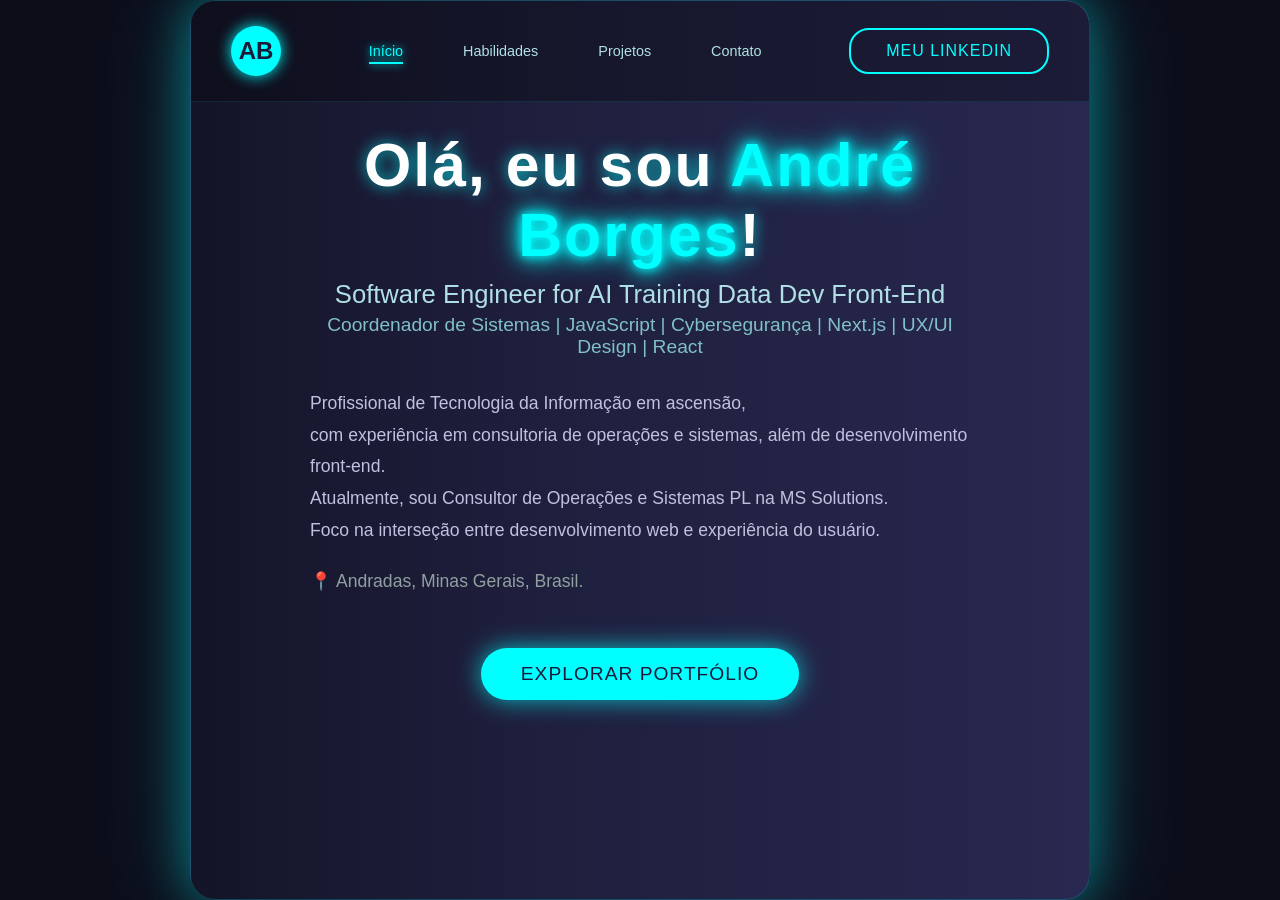
==== index.html @ 9a705396 "primeiro commit" ====
<!DOCTYPE html>
<html lang="en">
	<head>
		<meta charset="UTF-8" />
		<meta name="viewport" content="width=device-width, initial-scale=1.0" />
		<title>André Borges - Portfólio Futurista</title>
		<link rel="stylesheet" href="style.css" />
		<script src="script.js" defer></script>
	</head>
	<body>
		<main>
			<nav>
				<div class="logo-placeholder">AB</div>
				<div class="menu-text">
					<p data-section="home" class="nav-link active">Início</p>
					<p data-section="skills" class="nav-link">Habilidades</p>
					<p data-section="projects" class="nav-link">Projetos</p>
					<p data-section="contact" class="nav-link">Contato</p>
				</div>
				<button onclick="window.open('https://www.linkedin.com/in/andré-de-lima-miranda-borges', '_blank')">Meu LinkedIn</button>
			</nav>

			<div class="section home-section active-section">
				<div class="home-content">
					<h2 class="welcome-title">Olá, eu sou <span class="neon-name">André Borges</span>!</h2>
					<p class="role-text">Software Engineer for AI Training Data Dev Front-End</p>
					<p class="role-text-2">Coordenador de Sistemas | JavaScript | Cybersegurança | Next.js | UX/UI Design | React</p>
					<div class="home-summary">
						<p class="summary-line">Profissional de Tecnologia da Informação em ascensão,</p>
						<p class="summary-line">com experiência em consultoria de operações e sistemas, além de desenvolvimento front-end.</p>
						<p class="summary-line">Atualmente, sou Consultor de Operações e Sistemas PL na MS Solutions.</p>
						<p class="summary-line">Foco na interseção entre desenvolvimento web e experiência do usuário.</p>
						<p class="location-text">📍 Andradas, Minas Gerais, Brasil.</p>
					</div>
					<button class="explore-button" data-target-section="skills">Explorar Portfólio</button>
				</div>
			</div>

			<div class="section skills-section">
				<div class="content">
					<div class="info-text">
						<h1 id="main-title">Desenvolvimento Web (Front-end)</h1>
						<p class="info-description">
							Experiência na construção de interfaces de usuário dinâmicas e responsivas utilizando HTML, CSS, JavaScript e frameworks modernos como React e Vue.js. Foco na usabilidade e experiência do usuário.
						</p>
					</div>
					<div class="thumbnails">
						<div class="item-wrapper activePhoto">
							<img src="./images/tech1.png" alt="Tecnologia Front-end" class="static-item" />
						</div>
						<div class="item-wrapper">
							<img src="./images/tech2.png" alt="Tecnologia Back-end" class="static-item" />
						</div>
						<div class="item-wrapper">
							<img src="./images/tech3.png" alt="Tecnologia Cloud" class="static-item" />
						</div>
						<div class="item-wrapper">
							<img src="./images/tech4.png" alt="Tecnologia Gestão de Projetos" class="static-item" />
						</div>
					</div>
				</div>
				<div class="main-wheel">
					<img src="./images/tech1_large.png" alt="Tecnologia Front-end Grande" class="dynamic-item-1" />
					<img src="./images/tech2_large.png" alt="Tecnologia Back-end Grande" class="dynamic-item-2" />
					<img src="./images/tech3_large.png" alt="Tecnologia Cloud Grande" class="dynamic-item-3" />
					<img src="./images/tech4_large.png" alt="Tecnologia Gestão de Projetos Grande" class="dynamic-item-4" />
				</div>
				<div class="background-wheel">
					<img src="./images/bg_element1.png" alt="Elemento Fundo 1" class="dynamic-bg-1" />
					<img src="./images/bg_element2.png" alt="Elemento Fundo 2" class="dynamic-bg-2" />
					<img src="./images/bg_element3.png" alt="Elemento Fundo 3" class="dynamic-bg-3" />
					<img src="./images/bg_element4.png" alt="Elemento Fundo 4" class="dynamic-bg-4" />
				</div>
			</div>

			<div class="section projects-section">
				<div class="projects-content">
					<h2 class="section-title">Meus Projetos</h2>
					<p class="section-subtitle">Uma amostra do meu trabalho e paixão por construir.</p>
					<div class="project-grid">
						<div class="project-card" data-project-id="1">
							<img src="images\redeprivada.png" alt="Projeto 1 Thumbnail" class="project-thumbnail">
							<h3 class="project-card-title">Site de Tecnologia (Atual)</h3>
							<div class="project-details">
								<p>Atualmente envolvido no desenvolvimento de um site de tecnologia, aplicando práticas modernas de front-end para criar interfaces responsivas e intuitivas.</p>
								<p>Tecnologias: Next.js, React, JavaScript, HTML, CSS.</p>
								<div class="project-links">
									<a href="https://github.com/andredelimamborges" target="_blank" class="project-link">Ver GitHub</a>
									<a href="https://www.areadoclientems.com.br" target="_blank" class="project-link">Ver Demo</a>
								</div>
							</div>
						</div>
						<div class="project-card" data-project-id="2">
							<img src="images\redeprivada.png" alt="Projeto 2 Thumbnail" class="project-thumbnail">
							<h3 class="project-card-title">Consultoria de Operações MS Solutions</h3>
							<div class="project-details">
								<p>Gestão de integrações com parceiros e fornecedores, aprimorando a experiência dos usuários da plataforma. Autonomia para tomar decisões técnicas e garantir a qualidade do sistema.</p>
								<p>Tecnologias: Sistemas de Gestão, Análise de Dados, Automação.</p>
								<div class="project-links">
									<a href="https://www.linkedin.com/in/andré-de-lima-miranda-borges" target="_blank" class="project-link">Saber Mais (LinkedIn)</a>
								</div>
							</div>
						</div>
						<div class="project-card" data-project-id="3">
							<img src="images\redeprivada.png" alt="Projeto 3 Thumbnail" class="project-thumbnail">
							<h3 class="project-card-title">Engenharia de Prompts para IA Generativa</h3>
							<div class="project-details">
								<p>Especializado em engenharia de prompts para sistemas de inteligência artificial generativa, atuando na criação e refinamento de instruções para otimizar o desempenho de modelos como o ChatGPT.</p>
								<p>Tecnologias: IA Prompting, ChatGPT, AWS com Claude.</p>
								<div class="project-links">
									<a href="https://www.linkedin.com/in/andré-de-lima-miranda-borges" target="_blank" class="project-link">Saber Mais (LinkedIn)</a>
								</div>
							</div>
						</div>
					</div>
				</div>
			</div>

			<div class="section contact-section">
				<div class="contact-content">
					<h2 class="section-title">Vamos Conectar!</h2>
					<p class="section-subtitle">Entre em contato para oportunidades ou bate-papo sobre tecnologia.</p>
					<div class="contact-grid">
						<div class="contact-node">
							<img src="./images/linkedin_icon.png" alt="LinkedIn" class="contact-icon">
							<p class="node-label">LinkedIn</p>
							<a href="https://www.linkedin.com/in/andré-de-lima-miranda-borges" target="_blank" class="node-link">/andré-de-lima-miranda-borges</a>
						</div>
						<div class="contact-node">
							<img src="./images/whatsapp_icon.png" alt="WhatsApp" class="contact-icon">
							<p class="node-label">WhatsApp</p>
							<a href="https://wa.me/5535998816777" target="_blank" class="node-link">+55 35 99881-6777</a>
						</div>
						<div class="contact-node">
							<img src="./images/email_icon.png" alt="Email" class="contact-icon">
							<p class="node-label">Email</p>
							<a href="mailto:andre.borges@sou.unifeob.edu.br" class="node-link">andre.borges@sou.unifeob.edu.br</a>
						</div>
						<div class="contact-node">
							<img src="./images/github_icon.png" alt="GitHub" class="contact-icon">
							<p class="node-label">GitHub</p>
							<a href="https://github.com/SeuUsuarioGitHub" target="_blank" class="node-link">Meu GitHub</a>
						</div>
					</div>
					<div class="contact-form">
						<h3>Envie uma Mensagem Rápida</h3>
						<input type="text" placeholder="Seu Nome" class="form-input">
						<input type="email" placeholder="Seu Email" class="form-input">
						<textarea placeholder="Sua Mensagem" class="form-textarea"></textarea>
						<button class="submit-button">Enviar</button>
					</div>
				</div>
			</div>
		</main>
	</body>
</html>
---- style.css ----
* {
    padding: 0;
    margin: 0;
    box-sizing: border-box;
    font-family: 'Segoe UI', Tahoma, Geneva, Verdana, sans-serif;
}

body {
    width: 100%;
    min-height: 100vh;
    display: flex;
    justify-content: center;
    align-items: center;
    background-color: #0d0d1a;
    color: #e0e0ff;
}

main {
    position: relative;
    display: flex;
    justify-content: space-between;
    flex-direction: column;
    width: 100%;
    height: 100%;
    min-height: 100vh;
    border-radius: 0;
    overflow: hidden;
    box-shadow: none;
    background: linear-gradient(90deg, rgba(20,20,40,1) 0%, rgba(30,30,60,1) 35%, rgba(40,40,80,1) 100%);
    border: none;
}

nav {
    display: flex;
    justify-content: space-between;
    padding: 15px 20px;
    align-items: center;
    z-index: 10;
    background-color: rgba(0, 0, 0, 0.3);
    border-bottom: 1px solid rgba(0, 255, 255, 0.1);
    flex-wrap: wrap;
}

.logo-placeholder {
    width: 40px;
    height: 40px;
    background-color: #00ffff;
    border-radius: 50%;
    display: flex;
    justify-content: center;
    align-items: center;
    font-weight: bold;
    font-size: 20px;
    color: #1a1a3a;
    box-shadow: 0 0 15px #00ffff;
}

.menu-text {
    display: flex;
    gap: 15px;
    font-weight: 500;
    color: #b0e0e6;
    flex-wrap: wrap;
    justify-content: center;
    margin: 5px 0;
}

.menu-text p {
    cursor: pointer;
    transition: color 0.3s, text-shadow 0.3s;
    position: relative;
    font-size: 0.9em;
}

.menu-text p:hover {
    color: #00ffff;
    text-shadow: 0 0 8px #00ffff;
}

.menu-text p.active {
    color: #00ffff;
    text-shadow: 0 0 8px #00ffff;
}
.menu-text p.active::after {
    content: '';
    position: absolute;
    bottom: -5px;
    left: 0;
    width: 100%;
    height: 2px;
    background-color: #00ffff;
    box-shadow: 0 0 8px #00ffff;
}

button {
    font-size: 0.9em;
    padding: 10px 25px;
    border-radius: 20px;
    background-color: transparent;
    border: 2px solid #00ffff;
    color: #00ffff;
    cursor: pointer;
    transition: background-color 0.3s, color 0.3s, box-shadow 0.3s;
    text-transform: uppercase;
    letter-spacing: 1px;
}

button:hover {
    background-color: #00ffff;
    color: #1a1a3a;
    box-shadow: 0 0 20px #00ffff;
}

/* Base para todas as seções */
.section {
    width: 100%;
    height: calc(100% - var(--nav-height, 70px));
    position: absolute;
    top: var(--nav-height, 70px);
    left: 0;
    display: flex;
    justify-content: center;
    align-items: center;
    opacity: 0;
    visibility: hidden;
    pointer-events: none;
    transition: opacity 0.8s ease-in-out, visibility 0.8s ease-in-out;
    padding-top: 20px;
    padding-bottom: 20px;
    overflow-y: auto;
    flex-direction: column;
}

.section.active-section {
    opacity: 1;
    visibility: visible;
    pointer-events: all;
}

/* Variáveis CSS para a altura da nav (ajustado em JS também) */
:root {
    --nav-height: 70px;
}

/* Seção Home */
.home-section {
    padding: 20px;
    text-align: center;
    justify-content: center;
}

.home-content {
    max-width: 700px;
    margin-bottom: 50px;
    padding: 0 20px;
}

.welcome-title {
    font-size: 2.8em;
    color: #fff;
    text-shadow: 0 0 15px rgba(0, 255, 255, 0.7);
    margin-bottom: 10px;
    letter-spacing: 1px;
    animation: fadeInScale 1.5s forwards;
}

.welcome-title .neon-name {
    color: #00ffff;
    text-shadow: 0 0 10px #00ffff, 0 0 20px #00ffff, 0 0 30px #00ffff;
}

.role-text {
    font-size: 1.3em;
    color: #b0e0e6;
    margin-bottom: 5px;
    opacity: 0;
    animation: fadeIn 1.2s 0.5s forwards;
}
.role-text-2 {
    font-size: 1em;
    color: #80c0c6;
    margin-bottom: 30px;
    opacity: 0;
    animation: fadeIn 1.2s 0.8s forwards;
}

.home-summary {
    margin-top: 30px;
    text-align: left;
    font-size: 0.95em;
    color: #c0c0e0;
    line-height: 1.8;
}

.summary-line {
    opacity: 0;
    animation: fadeIn 1.2s forwards;
}

.summary-line:nth-child(1) { animation-delay: 1.2s; }
.summary-line:nth-child(2) { animation-delay: 1.5s; }
.summary-line:nth-child(3) { animation-delay: 1.8s; }
.summary-line:nth-child(4) { animation-delay: 2.1s; }


.location-text {
    font-size: 1em;
    color: #90a0a0;
    margin-top: 20px;
    opacity: 0;
    animation: fadeIn 1.2s 2.4s forwards;
}

.explore-button {
    margin-top: 50px;
    padding: 12px 30px;
    font-size: 1em;
    border-radius: 30px;
    background-color: #00ffff;
    color: #1a1a3a;
    border: none;
    box-shadow: 0 0 25px rgba(0, 255, 255, 0.7);
    cursor: pointer;
    transition: transform 0.3s, box-shadow 0.3s;
    opacity: 0;
    animation: fadeInScale 1.2s 2.8s forwards;
}

.explore-button:hover {
    transform: translateY(-3px) scale(1.02);
    box-shadow: 0 0 35px rgba(0, 255, 255, 0.9);
}

/* Seção Habilidades (Antigo Content) */
.skills-section .content {
    display: flex;
    flex-direction: column;
    width: 90%;
    gap: 40px;
    margin: 20px auto;
    align-items: center;
    padding: 0;
    position: relative;
    z-index: 5;
    max-width: unset;
}

.skills-section .info-text {
    z-index: 5;
    padding: 0 20px;
}

.skills-section h1 {
    text-align: center;
    color: #00ffff;
    text-shadow: 0 0 10px #00ffff, 0 0 20px #00ffff;
    font-size: 2.2em;
    letter-spacing: 1px;
}
.skills-section .info-description {
    text-align: center;
    margin-top: 20px;
    color: #c0c0e0;
    line-height: 1.5;
    max-width: 95%;
    margin-left: auto;
    margin-right: auto;
    font-size: 1em;
}

.item-wrapper {
    width: 80px;
    height: 100px;
    padding-bottom: 10px;
    z-index: 5;
    border-radius: 10px;
    display: flex;
    justify-content: center;
    align-items: center;
    transition: transform 0.3s, box-shadow 0.3s;
}

.static-item {
    width: 70%;
    height: 70%;
    object-fit: contain;
    cursor: pointer;
    opacity: 0.7;
    transition: opacity 0.3s;
}

.item-wrapper:hover .static-item {
    opacity: 1;
}

.thumbnails {
    display: flex;
    flex-wrap: wrap;
    justify-content: center;
    margin-left: 0;
    gap: 15px;
}

.activePhoto {
    border-bottom: 3px solid #00ffff;
    box-shadow: 0 0 15px rgba(0, 255, 255, 0.6);
    transform: translateY(-5px);
}
.activePhoto .static-item {
    opacity: 1;
}

/* Rodas de animação (pertencem à seção de Habilidades) */
.skills-section .main-wheel,
.skills-section .background-wheel {
    position: absolute;
    border-radius: 50%;
    transition: transform 1s cubic-bezier(0.25, 0.46, 0.45, 0.94);
}

.skills-section .main-wheel {
    width: 300px;
    height: 300px;
    right: -150px;
    bottom: -150px;
    transform: rotate(-45deg);
    z-index: 2;
}

.skills-section .main-wheel img {
    width: 180px;
    object-fit: contain;
    position: absolute; /* Adicionado */
    transform-origin: center center; /* Adicionado */
}

.dynamic-item-1 { top: -180px; right: 40px; }
.dynamic-item-2 { transform: rotate(90deg); right: -150px; top: 0px; }
.dynamic-item-3 { transform: rotate(180deg); bottom: -180px; right: 35px; }
.dynamic-item-4 { transform: rotate(-90deg); top: 0px; left: -150px; }


.skills-section .background-wheel {
    width: 450px;
    height: 450px;
    top: -350px;
    left: -280px;
    transform: rotate(-45deg);
    transition: transform 1s cubic-bezier(0.25, 0.46, 0.45, 0.94);
    z-index: 0;

}

.skills-section .background-wheel img {
    width: 400px;
    opacity: 0.15;
    filter: grayscale(100%) brightness(150%);
    position: absolute; /* Adicionado */
    transform-origin: center center; /* Adicionado */
}

.dynamic-bg-1 { bottom: -280px; left: 0px; }
.dynamic-bg-2 { transform: rotate(90deg); bottom: 180px; left: -300px; }
.dynamic-bg-3 { transform: rotate(180deg); top: -200px; left: 40px; }
.dynamic-bg-4 { transform: rotate(-90deg); bottom: 100px; right: -300px; }


/* Seção Projetos */
.projects-section {
    padding: 20px;
    background: linear-gradient(90deg, rgba(20,20,50,1) 0%, rgba(40,40,80,1) 100%);
}

.projects-content {
    width: 100%;
    max-width: 800px;
    text-align: center;
}

.section-title {
    font-size: 2.2em;
    color: #00ffff;
    text-shadow: 0 0 10px #00ffff;
    margin-bottom: 10px;
}

.section-subtitle {
    font-size: 1em;
    color: #c0c0e0;
    margin-bottom: 30px;
}

.project-grid {
    display: grid;
    grid-template-columns: 1fr;
    gap: 20px;
    justify-content: center;
    align-items: stretch;
    max-width: 350px;
    margin: 0 auto;
}

.project-card {
    background-color: rgba(30, 30, 60, 0.7);
    border-radius: 15px;
    overflow: hidden;
    box-shadow: 0 0 20px rgba(0, 255, 255, 0.2);
    border: 1px solid rgba(0, 255, 255, 0.1);
    transition: transform 0.3s, box-shadow 0.3s;
    cursor: pointer;
    display: flex;
    flex-direction: column;
    align-items: center;
    padding-bottom: 15px;
}

.project-card:hover {
    transform: translateY(-5px) scale(1.02);
    box-shadow: 0 0 30px rgba(0, 255, 255, 0.5);
}

.project-thumbnail {
    width: 100%;
    height: 120px;
    object-fit: cover;
    border-bottom: 1px solid rgba(0, 255, 255, 0.1);
    border-top-left-radius: 15px;
    border-top-right-radius: 15px;
}

.project-card-title {
    font-size: 1.2em;
    color: #00ffff;
    margin: 15px 10px 10px;
    text-align: center;
}

.project-details {
    padding: 0 15px;
    font-size: 0.85em;
    color: #c0c0e0;
    text-align: left;
    flex-grow: 1;
}

.project-details p {
    margin-bottom: 10px;
}

.project-links {
    margin-top: 15px;
    display: flex;
    gap: 10px;
    justify-content: center;
}

.project-link {
    display: inline-block;
    padding: 8px 15px;
    background-color: rgba(0, 255, 255, 0.2);
    border: 1px solid #00ffff;
    border-radius: 8px;
    color: #00ffff;
    text-decoration: none;
    font-size: 0.9em;
    transition: background-color 0.3s, color 0.3s;
}

.project-link:hover {
    background-color: #00ffff;
    color: #1a1a3a;
}

/* Seção Contato */
.contact-section {
    padding: 20px;
    background: linear-gradient(90deg, rgba(15,15,40,1) 0%, rgba(35,35,70,1) 100%);
}

.contact-content {
    width: 100%;
    max-width: 600px;
    text-align: center;
}

.contact-grid {
    display: flex;
    flex-direction: column;
    justify-content: space-around;
    align-items: center;
    gap: 20px;
    margin-top: 30px;
    margin-bottom: 40px;
    max-width: 300px;
    margin-left: auto;
    margin-right: auto;
}

.contact-node {
    display: flex;
    flex-direction: column;
    align-items: center;
    background-color: rgba(30, 30, 70, 0.7);
    border-radius: 15px;
    padding: 20px;
    width: 100%;
    box-shadow: 0 0 20px rgba(130, 0, 255, 0.3);
    border: 1px solid rgba(130, 0, 255, 0.2);
    transition: transform 0.3s, box-shadow 0.3s;
    cursor: pointer;
}

.contact-node:hover {
    transform: translateY(-8px) scale(1.05);
    box-shadow: 0 0 35px rgba(130, 0, 255, 0.7);
}

.contact-icon {
    width: 50px;
    height: 50px;
    object-fit: contain;
    margin-bottom: 10px;
    filter: drop-shadow(0 0 10px rgba(130, 0, 255, 0.8));
}

.node-label {
    font-size: 1.1em;
    color: #e0b0ff;
    margin-bottom: 5px;
    font-weight: bold;
}

.node-link, .node-info {
    font-size: 0.8em;
    color: #b0a0ff;
    text-decoration: none;
    word-break: break-all;
    text-align: center;
    transition: color 0.3s;
}

.node-link:hover {
    color: #fff;
    text-decoration: underline;
}

/* Formulário de Contato */
.contact-form {
    display: flex;
    flex-direction: column;
    gap: 15px;
    width: 100%;
    max-width: 350px;
    margin: 0 auto;
    padding: 15px;
    background-color: rgba(30, 30, 70, 0.5);
    border-radius: 10px;
    box-shadow: 0 0 15px rgba(0, 255, 255, 0.1);
    border: 1px solid rgba(0, 255, 255, 0.05);
}

.contact-form h3 {
    font-size: 1.3em;
    color: #00ffff;
    margin-bottom: 15px;
    text-shadow: 0 0 5px #00ffff;
}

.form-input, .form-textarea {
    padding: 10px;
    border: 1px solid #00ffff;
    background-color: rgba(0, 0, 0, 0.3);
    color: #e0e0ff;
    border-radius: 8px;
    font-size: 0.9em;
    transition: border-color 0.3s, box-shadow 0.3s;
}

.form-input:focus, .form-textarea:focus {
    outline: none;
    border-color: #00ffff;
    box-shadow: 0 0 10px #00ffff;
}

.form-textarea {
    resize: vertical;
    min-height: 80px;
}

.submit-button {
    margin-top: 10px;
    width: 100%;
    padding: 10px;
    font-size: 1em;
    background-color: #00ffff;
    color: #1a1a3a;
    border: none;
    border-radius: 8px;
    cursor: pointer;
    transition: background-color 0.3s, box-shadow 0.3s;
}

.submit-button:hover {
    background-color: #00e0e0;
    box-shadow: 0 0 20px #00ffff;
}

/* Keyframes - Animações */
@keyframes fadeInScale {
    0% { opacity: 0; transform: scale(0.9); }
    100% { opacity: 1; transform: scale(1); }
}

@keyframes fadeIn {
    0% { opacity: 0; }
    100% { opacity: 1; }
}

/* Animações específicas para Proj/Contato (futuro JS) */
.project-card, .contact-node, .form-input, .form-textarea, .submit-button {
    opacity: 0;
    animation: fadeIn 0.8s forwards;
}

/* ===================================================================== */
/* MEDIA QUERIES PARA RESPONSIVIDADE (DE MOBILE-FIRST PARA MAIORES)  */
/* ===================================================================== */

/* VARIÁVEL CSS (definir aqui novamente para escopo) */
:root {
    --nav-height: 70px;
}

/* Para telas MIN-width 600px (Típico para tablets em portrait e maiores) */
@media (min-width: 600px) {
    :root {
        --nav-height: 80px;
    }

    nav {
        padding: 20px 30px;
        flex-direction: row;
        justify-content: space-between;
    }

    .logo-placeholder {
        width: 45px;
        height: 45px;
        font-size: 22px;
    }

    .menu-text {
        gap: 30px;
        font-size: 1em;
        margin: 0;
    }

    button {
        padding: 10px 30px;
        font-size: 1em;
    }

    .section {
        padding-top: var(--nav-height);
    }

    /* Seção Home */
    .welcome-title {
        font-size: 3.2em;
    }
    .role-text {
        font-size: 1.4em;
    }
    .role-text-2 {
        font-size: 1.1em;
    }
    .home-summary {
        font-size: 1.05em;
    }
    .explore-button {
        font-size: 1.1em;
        padding: 14px 35px;
    }

    /* Seção Habilidades */
    .skills-section .content {
        width: 70%;
        margin: 20px auto;
        align-items: center;
        max-width: unset;
    }
    .skills-section h1 {
        font-size: 2.5em;
    }
    .skills-section .info-description {
        font-size: 1.05em;
    }

    .thumbnails {
        gap: 20px;
    }
    .item-wrapper {
        width: 90px;
        height: 110px;
    }
    .static-item {
        width: 80%;
        height: 80%;
    }

    /* Rodas de animação: Ajustes para telas de 600px+ */
    .skills-section .main-wheel {
        width: 450px;
        height: 450px;
        right: -230px;
        bottom: -250px;
    }
    .skills-section .main-wheel img {
        width: 280px;
    }

    .dynamic-item-1 { top: -280px; right: 70px; }
    .dynamic-item-2 { transform: rotate(90deg); right: -230px; top: 20px; }
    .dynamic-item-3 { transform: rotate(180deg); bottom: -280px; right: 63px; }
    .dynamic-item-4 { transform: rotate(-90deg); top: 20px; left: -230px; }


    .skills-section .background-wheel {
        width: 650px;
        height: 650px;
        top: -500px;
        left: -400px;
    }
    .skills-section .background-wheel img {
        width: 600px;
    }

    .dynamic-bg-1 { bottom: -400px; left: 0px; }
    .dynamic-bg-2 { transform: rotate(90deg); bottom: 180px; left: -500px; }
    .dynamic-bg-3 { transform: rotate(180deg); top: -300px; left: 80px; }
    .dynamic-bg-4 { transform: rotate(-90deg); bottom: 100px; right: -500px; }


    /* Seção Projetos */
    .project-grid {
        grid-template-columns: repeat(auto-fit, minmax(200px, 1fr));
        max-width: 600px;
    }
    .section-title {
        font-size: 2.5em;
    }
    .section-subtitle {
        font-size: 1.1em;
    }
    .project-card-title {
        font-size: 1.3em;
    }
    .project-details {
        font-size: 0.9em;
    }
    .project-thumbnail {
        height: 130px;
    }


    /* Seção Contato */
    .contact-grid {
        flex-direction: row;
        flex-wrap: wrap;
        max-width: 500px;
        gap: 30px;
    }
    .contact-node {
        width: 180px;
    }
    .contact-icon {
        width: 55px;
        height: 55px;
    }
    .node-label {
        font-size: 1.2em;
    }
    .node-link, .node-info {
        font-size: 0.85em;
    }
    .contact-form {
        max-width: 400px;
    }
    .contact-form h3 {
        font-size: 1.4em;
    }
}

/* Para telas MIN-width 992px (Desktop/notebook padrão) */
@media (min-width: 992px) {
    :root {
        --nav-height: 90px;
    }

    main {
        width: 900px;
        height: 550px;
        border-radius: 25px;
        box-shadow: 0 0 50px rgba(0, 255, 255, 0.4), 0 0 100px rgba(0, 255, 255, 0.2);
        border: 1px solid rgba(0, 255, 255, 0.2);
    }

    nav {
        padding: 25px 40px;
    }

    .logo-placeholder {
        width: 50px;
        height: 50px;
        font-size: 24px;
    }

    .menu-text {
        gap: 60px;
        font-size: 1em;
    }

    button {
        font-size: 1em;
        padding: 12px 35px;
    }

    .section {
        padding-top: 0;
        height: 100%;
        top: 0;
    }

    /* Seção Home */
    .welcome-title {
        font-size: 3.8em;
        letter-spacing: 2px;
    }
    .role-text {
        font-size: 1.6em;
    }
    .role-text-2 {
        font-size: 1.2em;
    }
    .home-summary {
        font-size: 1.1em;
    }
    .explore-button {
        font-size: 1.2em;
        padding: 15px 40px;
    }

    /* Seção Habilidades: Voltar aos tamanhos e posições originais */
    .skills-section .content {
        width: 60%;
        margin: 40px;
        align-items: flex-start;
    }
    .skills-section h1 {
        font-size: 3em;
    }
    .skills-section .info-description {
        font-size: 1.1em;
    }
    .thumbnails {
        margin-left: 30px;
        gap: 20px;
    }
    .item-wrapper {
        width: 100px;
        height: 120px;
    }
    .static-item {
        width: 80%;
        height: 80%;
    }

    /* Rodas de animação: Voltar aos tamanhos e posições originais de desktop */
    .skills-section .main-wheel {
        width: 550px;
        height: 550px;
        right: -280px;
        bottom: -300px;
    }
    .skills-section .main-wheel img {
        width: 350px;
        object-fit: contain;
        position: absolute; /* Adicionado */
        transform-origin: center center; /* Adicionado */
    }

    .dynamic-item-1 { top: -350px; right: 90px; }
    .dynamic-item-2 { transform: rotate(90deg); right: -290px; top: 30px; }
    .dynamic-item-3 { transform: rotate(180deg); bottom: -350px; right: 83px; }
    .dynamic-item-4 { transform: rotate(-90deg); top: 30px; left: -290px; }

    .skills-section .background-wheel {
        width: 750px;
        height: 750px;
        top: -600px;
        left: -480px;
    }
    .skills-section .background-wheel img {
        width: 700px;
        opacity: 0.15;
        filter: grayscale(100%) brightness(150%);
        position: absolute; /* Adicionado */
        transform-origin: center center; /* Adicionado */
    }
    .dynamic-bg-1 { bottom: -500px; left: 10px; }
    .dynamic-bg-2 { transform: rotate(90deg); bottom: 200px; left: -580px; }
    .dynamic-bg-3 { transform: rotate(180deg); top: -350px; left: 90px; }
    .dynamic-bg-4 { transform: rotate(-90deg); bottom: 120px; right: -600px; }


    /* Seção Projetos */
    .project-grid {
        grid-template-columns: repeat(auto-fit, minmax(250px, 1fr));
        gap: 30px;
        max-width: 800px;
    }
    .section-title {
        font-size: 3em;
    }
    .section-subtitle {
        font-size: 1.2em;
    }
    .project-card-title {
        font-size: 1.4em;
    }
    .project-details {
        font-size: 0.95em;
    }
    .project-thumbnail {
        height: 150px;
    }

    /* Seção Contato */
    .contact-grid {
        gap: 40px;
        margin-top: 40px;
        margin-bottom: 50px;
        max-width: 600px;
    }
    .contact-node {
        width: 200px;
    }
    .contact-icon {
        width: 60px;
        height: 60px;
    }
    .node-label {
        font-size: 1.3em;
    }
    .node-link, .node-info {
        font-size: 0.9em;
    }
    .contact-form {
        max-width: 400px;
    }
    .contact-form h3 {
        font-size: 1.5em;
    }
}
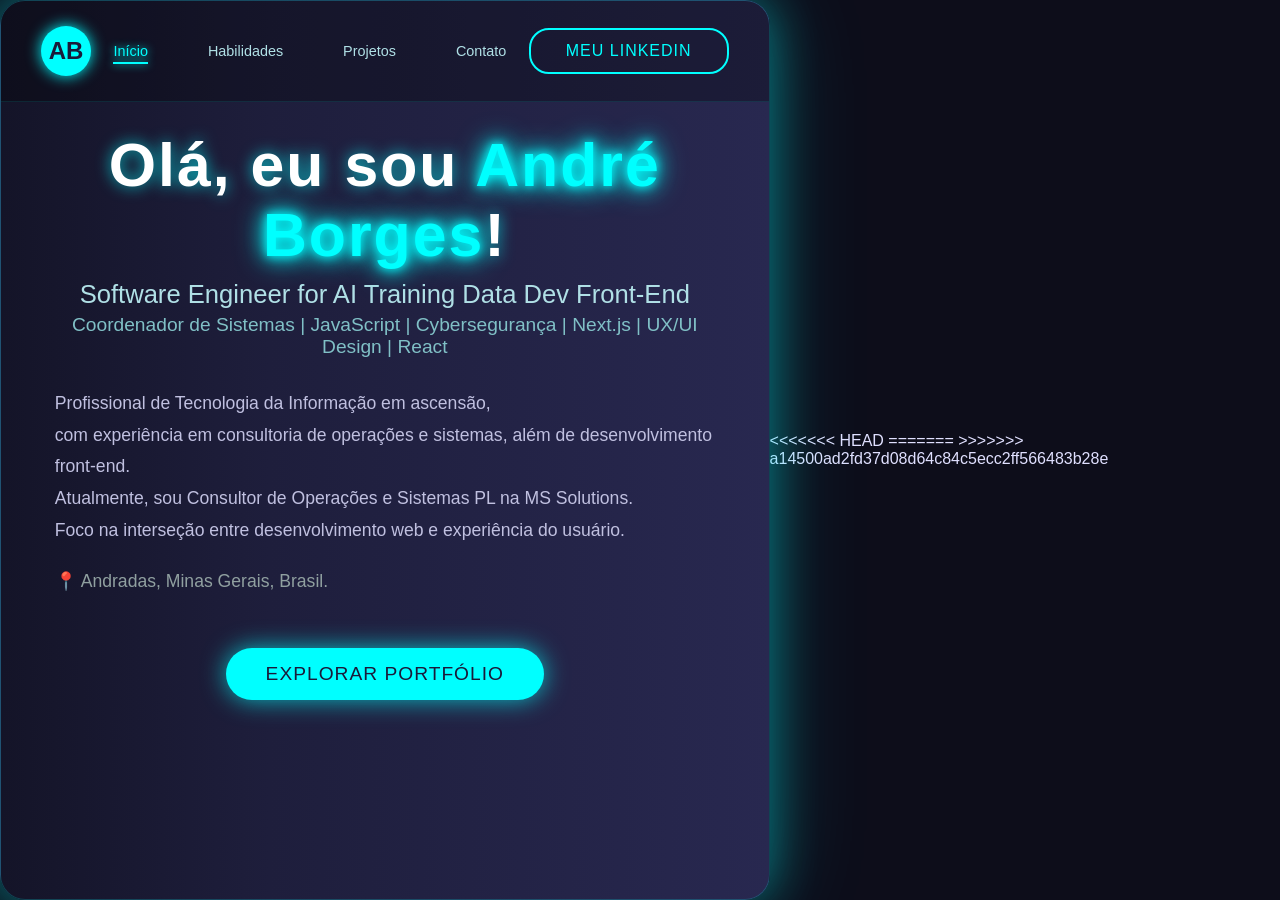
==== commit 7430283a: "Resolvendo conflitos" ====
--- a/index.html
+++ b/index.html
@@ -44,7 +44,11 @@
 							Experiência na construção de interfaces de usuário dinâmicas e responsivas utilizando HTML, CSS, JavaScript e frameworks modernos como React e Vue.js. Foco na usabilidade e experiência do usuário.
 						</p>
 					</div>
+<<<<<<< HEAD
+					<div class="thumbnails"> 
+=======
 					<div class="thumbnails">
+>>>>>>> a14500ad2fd37d08d64c84c5ecc2ff566483b28e
 						<div class="item-wrapper activePhoto">
 							<img src="./images/tech1.png" alt="Tecnologia Front-end" class="static-item" />
 						</div>
@@ -95,6 +99,57 @@
 							<h3 class="project-card-title">Consultoria de Operações MS Solutions</h3>
 							<div class="project-details">
 								<p>Gestão de integrações com parceiros e fornecedores, aprimorando a experiência dos usuários da plataforma. Autonomia para tomar decisões técnicas e garantir a qualidade do sistema.</p>
+<<<<<<< HEAD
+	
+	
+	
+	
+	
+	
+	
+	
+	
+	
+	
+	
+	
+	
+	
+	
+	
+	
+	
+	
+	
+	
+	
+	
+	
+	
+	
+	
+	
+	
+	
+	
+	
+	
+	
+	
+	
+	
+	
+	
+	
+	
+	
+	
+	
+	
+	
+	
+=======
+>>>>>>> a14500ad2fd37d08d64c84c5ecc2ff566483b28e
 								<p>Tecnologias: Sistemas de Gestão, Análise de Dados, Automação.</p>
 								<div class="project-links">
 									<a href="https://www.linkedin.com/in/andré-de-lima-miranda-borges" target="_blank" class="project-link">Saber Mais (LinkedIn)</a>
@@ -122,24 +177,38 @@
 					<p class="section-subtitle">Entre em contato para oportunidades ou bate-papo sobre tecnologia.</p>
 					<div class="contact-grid">
 						<div class="contact-node">
+<<<<<<< HEAD
 							<img src="./images/linkedin_icon.png" alt="LinkedIn" class="contact-icon">
+=======
+>>>>>>> a14500ad2fd37d08d64c84c5ecc2ff566483b28e
 							<p class="node-label">LinkedIn</p>
 							<a href="https://www.linkedin.com/in/andré-de-lima-miranda-borges" target="_blank" class="node-link">/andré-de-lima-miranda-borges</a>
 						</div>
 						<div class="contact-node">
+<<<<<<< HEAD
 							<img src="./images/whatsapp_icon.png" alt="WhatsApp" class="contact-icon">
+=======
+>>>>>>> a14500ad2fd37d08d64c84c5ecc2ff566483b28e
 							<p class="node-label">WhatsApp</p>
 							<a href="https://wa.me/5535998816777" target="_blank" class="node-link">+55 35 99881-6777</a>
 						</div>
 						<div class="contact-node">
+<<<<<<< HEAD
 							<img src="./images/email_icon.png" alt="Email" class="contact-icon">
+=======
+>>>>>>> a14500ad2fd37d08d64c84c5ecc2ff566483b28e
 							<p class="node-label">Email</p>
 							<a href="mailto:andre.borges@sou.unifeob.edu.br" class="node-link">andre.borges@sou.unifeob.edu.br</a>
 						</div>
 						<div class="contact-node">
+<<<<<<< HEAD
 							<img src="./images/github_icon.png" alt="GitHub" class="contact-icon">
 							<p class="node-label">GitHub</p>
 							<a href="https://github.com/SeuUsuarioGitHub" target="_blank" class="node-link">Meu GitHub</a>
+=======
+							<p class="node-label">GitHub</p>
+							<a href="https://github.com/andredelimamborges" target="_blank" class="node-link">Meu GitHub</a>
+>>>>>>> a14500ad2fd37d08d64c84c5ecc2ff566483b28e
 						</div>
 					</div>
 					<div class="contact-form">
@@ -153,4 +222,8 @@
 			</div>
 		</main>
 	</body>
-</html>+<<<<<<< HEAD
+</html>
+=======
+</html>
+>>>>>>> a14500ad2fd37d08d64c84c5ecc2ff566483b28e
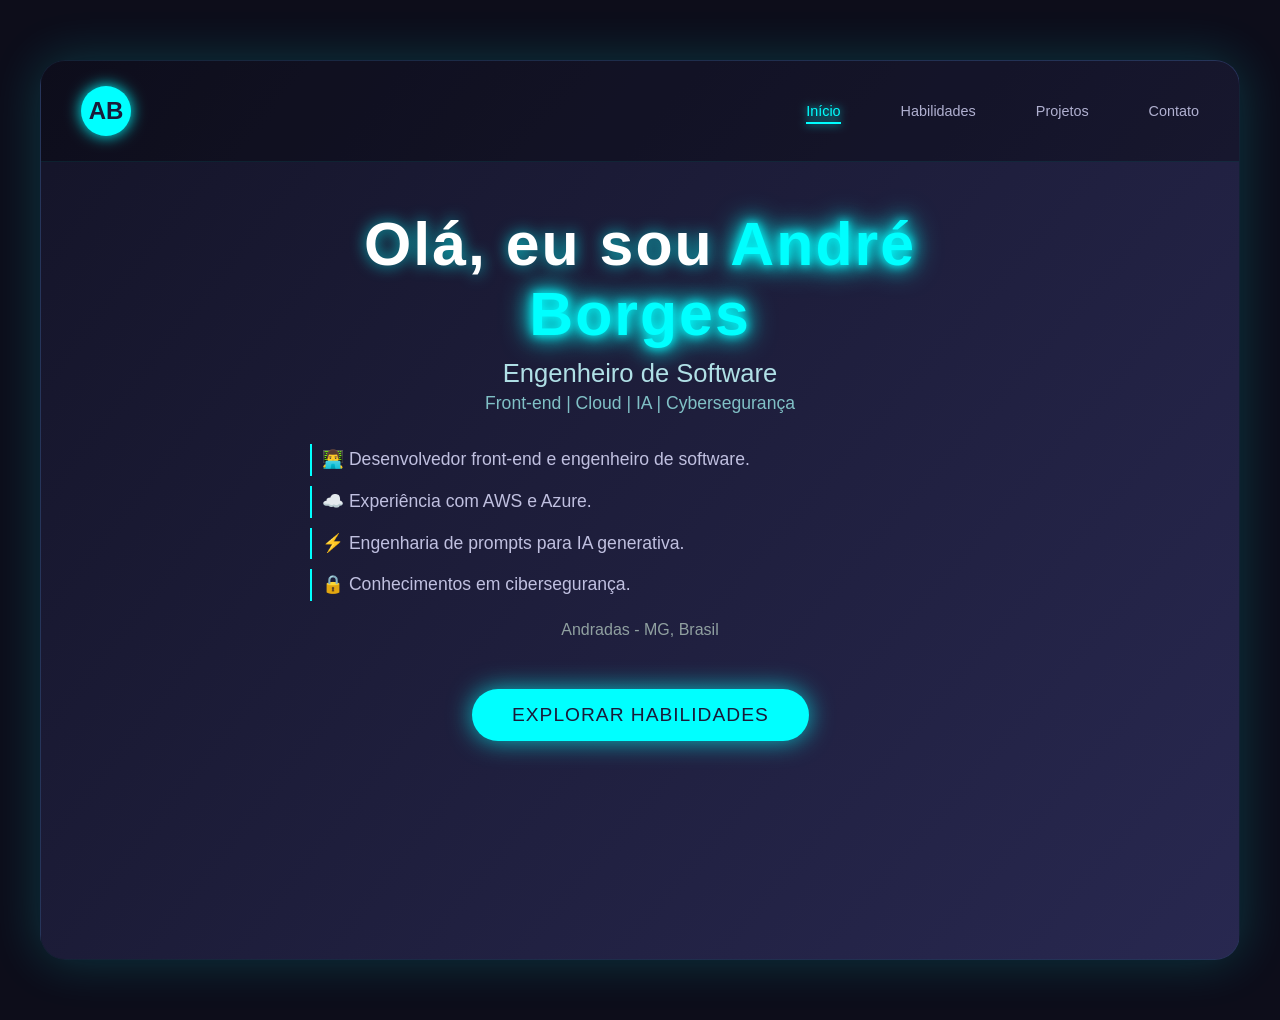
==== commit f4b35584: "Atualização do portfólio: correção de layout, projetos abrem em nova aba, formulário funcional" ====
--- a/index.html
+++ b/index.html
@@ -1,229 +1,1044 @@
 <!DOCTYPE html>
-<html lang="en">
-	<head>
-		<meta charset="UTF-8" />
-		<meta name="viewport" content="width=device-width, initial-scale=1.0" />
-		<title>André Borges - Portfólio Futurista</title>
-		<link rel="stylesheet" href="style.css" />
-		<script src="script.js" defer></script>
-	</head>
-	<body>
-		<main>
-			<nav>
-				<div class="logo-placeholder">AB</div>
-				<div class="menu-text">
-					<p data-section="home" class="nav-link active">Início</p>
-					<p data-section="skills" class="nav-link">Habilidades</p>
-					<p data-section="projects" class="nav-link">Projetos</p>
-					<p data-section="contact" class="nav-link">Contato</p>
-				</div>
-				<button onclick="window.open('https://www.linkedin.com/in/andré-de-lima-miranda-borges', '_blank')">Meu LinkedIn</button>
-			</nav>
-
-			<div class="section home-section active-section">
-				<div class="home-content">
-					<h2 class="welcome-title">Olá, eu sou <span class="neon-name">André Borges</span>!</h2>
-					<p class="role-text">Software Engineer for AI Training Data Dev Front-End</p>
-					<p class="role-text-2">Coordenador de Sistemas | JavaScript | Cybersegurança | Next.js | UX/UI Design | React</p>
-					<div class="home-summary">
-						<p class="summary-line">Profissional de Tecnologia da Informação em ascensão,</p>
-						<p class="summary-line">com experiência em consultoria de operações e sistemas, além de desenvolvimento front-end.</p>
-						<p class="summary-line">Atualmente, sou Consultor de Operações e Sistemas PL na MS Solutions.</p>
-						<p class="summary-line">Foco na interseção entre desenvolvimento web e experiência do usuário.</p>
-						<p class="location-text">📍 Andradas, Minas Gerais, Brasil.</p>
-					</div>
-					<button class="explore-button" data-target-section="skills">Explorar Portfólio</button>
-				</div>
-			</div>
-
-			<div class="section skills-section">
-				<div class="content">
-					<div class="info-text">
-						<h1 id="main-title">Desenvolvimento Web (Front-end)</h1>
-						<p class="info-description">
-							Experiência na construção de interfaces de usuário dinâmicas e responsivas utilizando HTML, CSS, JavaScript e frameworks modernos como React e Vue.js. Foco na usabilidade e experiência do usuário.
-						</p>
-					</div>
-<<<<<<< HEAD
-					<div class="thumbnails"> 
-=======
-					<div class="thumbnails">
->>>>>>> a14500ad2fd37d08d64c84c5ecc2ff566483b28e
-						<div class="item-wrapper activePhoto">
-							<img src="./images/tech1.png" alt="Tecnologia Front-end" class="static-item" />
-						</div>
-						<div class="item-wrapper">
-							<img src="./images/tech2.png" alt="Tecnologia Back-end" class="static-item" />
-						</div>
-						<div class="item-wrapper">
-							<img src="./images/tech3.png" alt="Tecnologia Cloud" class="static-item" />
-						</div>
-						<div class="item-wrapper">
-							<img src="./images/tech4.png" alt="Tecnologia Gestão de Projetos" class="static-item" />
-						</div>
-					</div>
-				</div>
-				<div class="main-wheel">
-					<img src="./images/tech1_large.png" alt="Tecnologia Front-end Grande" class="dynamic-item-1" />
-					<img src="./images/tech2_large.png" alt="Tecnologia Back-end Grande" class="dynamic-item-2" />
-					<img src="./images/tech3_large.png" alt="Tecnologia Cloud Grande" class="dynamic-item-3" />
-					<img src="./images/tech4_large.png" alt="Tecnologia Gestão de Projetos Grande" class="dynamic-item-4" />
-				</div>
-				<div class="background-wheel">
-					<img src="./images/bg_element1.png" alt="Elemento Fundo 1" class="dynamic-bg-1" />
-					<img src="./images/bg_element2.png" alt="Elemento Fundo 2" class="dynamic-bg-2" />
-					<img src="./images/bg_element3.png" alt="Elemento Fundo 3" class="dynamic-bg-3" />
-					<img src="./images/bg_element4.png" alt="Elemento Fundo 4" class="dynamic-bg-4" />
-				</div>
-			</div>
-
-			<div class="section projects-section">
-				<div class="projects-content">
-					<h2 class="section-title">Meus Projetos</h2>
-					<p class="section-subtitle">Uma amostra do meu trabalho e paixão por construir.</p>
-					<div class="project-grid">
-						<div class="project-card" data-project-id="1">
-							<img src="images\redeprivada.png" alt="Projeto 1 Thumbnail" class="project-thumbnail">
-							<h3 class="project-card-title">Site de Tecnologia (Atual)</h3>
-							<div class="project-details">
-								<p>Atualmente envolvido no desenvolvimento de um site de tecnologia, aplicando práticas modernas de front-end para criar interfaces responsivas e intuitivas.</p>
-								<p>Tecnologias: Next.js, React, JavaScript, HTML, CSS.</p>
-								<div class="project-links">
-									<a href="https://github.com/andredelimamborges" target="_blank" class="project-link">Ver GitHub</a>
-									<a href="https://www.areadoclientems.com.br" target="_blank" class="project-link">Ver Demo</a>
-								</div>
-							</div>
-						</div>
-						<div class="project-card" data-project-id="2">
-							<img src="images\redeprivada.png" alt="Projeto 2 Thumbnail" class="project-thumbnail">
-							<h3 class="project-card-title">Consultoria de Operações MS Solutions</h3>
-							<div class="project-details">
-								<p>Gestão de integrações com parceiros e fornecedores, aprimorando a experiência dos usuários da plataforma. Autonomia para tomar decisões técnicas e garantir a qualidade do sistema.</p>
-<<<<<<< HEAD
-	
-	
-	
-	
-	
-	
-	
-	
-	
-	
-	
-	
-	
-	
-	
-	
-	
-	
-	
-	
-	
-	
-	
-	
-	
-	
-	
-	
-	
-	
-	
-	
-	
-	
-	
-	
-	
-	
-	
-	
-	
-	
-	
-	
-	
-	
-	
-	
-=======
->>>>>>> a14500ad2fd37d08d64c84c5ecc2ff566483b28e
-								<p>Tecnologias: Sistemas de Gestão, Análise de Dados, Automação.</p>
-								<div class="project-links">
-									<a href="https://www.linkedin.com/in/andré-de-lima-miranda-borges" target="_blank" class="project-link">Saber Mais (LinkedIn)</a>
-								</div>
-							</div>
-						</div>
-						<div class="project-card" data-project-id="3">
-							<img src="images\redeprivada.png" alt="Projeto 3 Thumbnail" class="project-thumbnail">
-							<h3 class="project-card-title">Engenharia de Prompts para IA Generativa</h3>
-							<div class="project-details">
-								<p>Especializado em engenharia de prompts para sistemas de inteligência artificial generativa, atuando na criação e refinamento de instruções para otimizar o desempenho de modelos como o ChatGPT.</p>
-								<p>Tecnologias: IA Prompting, ChatGPT, AWS com Claude.</p>
-								<div class="project-links">
-									<a href="https://www.linkedin.com/in/andré-de-lima-miranda-borges" target="_blank" class="project-link">Saber Mais (LinkedIn)</a>
-								</div>
-							</div>
-						</div>
-					</div>
-				</div>
-			</div>
-
-			<div class="section contact-section">
-				<div class="contact-content">
-					<h2 class="section-title">Vamos Conectar!</h2>
-					<p class="section-subtitle">Entre em contato para oportunidades ou bate-papo sobre tecnologia.</p>
-					<div class="contact-grid">
-						<div class="contact-node">
-<<<<<<< HEAD
-							<img src="./images/linkedin_icon.png" alt="LinkedIn" class="contact-icon">
-=======
->>>>>>> a14500ad2fd37d08d64c84c5ecc2ff566483b28e
-							<p class="node-label">LinkedIn</p>
-							<a href="https://www.linkedin.com/in/andré-de-lima-miranda-borges" target="_blank" class="node-link">/andré-de-lima-miranda-borges</a>
-						</div>
-						<div class="contact-node">
-<<<<<<< HEAD
-							<img src="./images/whatsapp_icon.png" alt="WhatsApp" class="contact-icon">
-=======
->>>>>>> a14500ad2fd37d08d64c84c5ecc2ff566483b28e
-							<p class="node-label">WhatsApp</p>
-							<a href="https://wa.me/5535998816777" target="_blank" class="node-link">+55 35 99881-6777</a>
-						</div>
-						<div class="contact-node">
-<<<<<<< HEAD
-							<img src="./images/email_icon.png" alt="Email" class="contact-icon">
-=======
->>>>>>> a14500ad2fd37d08d64c84c5ecc2ff566483b28e
-							<p class="node-label">Email</p>
-							<a href="mailto:andre.borges@sou.unifeob.edu.br" class="node-link">andre.borges@sou.unifeob.edu.br</a>
-						</div>
-						<div class="contact-node">
-<<<<<<< HEAD
-							<img src="./images/github_icon.png" alt="GitHub" class="contact-icon">
-							<p class="node-label">GitHub</p>
-							<a href="https://github.com/SeuUsuarioGitHub" target="_blank" class="node-link">Meu GitHub</a>
-=======
-							<p class="node-label">GitHub</p>
-							<a href="https://github.com/andredelimamborges" target="_blank" class="node-link">Meu GitHub</a>
->>>>>>> a14500ad2fd37d08d64c84c5ecc2ff566483b28e
-						</div>
-					</div>
-					<div class="contact-form">
-						<h3>Envie uma Mensagem Rápida</h3>
-						<input type="text" placeholder="Seu Nome" class="form-input">
-						<input type="email" placeholder="Seu Email" class="form-input">
-						<textarea placeholder="Sua Mensagem" class="form-textarea"></textarea>
-						<button class="submit-button">Enviar</button>
-					</div>
-				</div>
-			</div>
-		</main>
-	</body>
-<<<<<<< HEAD
-</html>
-=======
-</html>
->>>>>>> a14500ad2fd37d08d64c84c5ecc2ff566483b28e
+<html lang="pt-BR">
+<head>
+  <meta charset="UTF-8" />
+  <meta name="viewport" content="width=device-width, initial-scale=1.0" />
+  <title>Portfólio - André Borges</title>
+  <link rel="stylesheet" href="https://cdnjs.cloudflare.com/ajax/libs/font-awesome/6.5.2/css/all.min.css" />
+  <style>
+    /* Variáveis CSS */
+    :root {
+      --nav-height: 70px;
+      --main-color: #00ffff;
+      --secondary-color: #8200ff;
+      --bg-dark: #0d0d1a;
+      --bg-medium: #1a1a3a;
+      --text-light: #e0e0ff;
+      --text-muted: #b0b0d0;
+    }
+
+    * {
+      padding: 0;
+      margin: 0;
+      box-sizing: border-box;
+      font-family: 'Segoe UI', Tahoma, Geneva, Verdana, sans-serif;
+    }
+
+    body {
+      width: 100%;
+      min-height: 100vh;
+      display: flex;
+      justify-content: center;
+      align-items: center;
+      background-color: var(--bg-dark);
+      color: var(--text-light);
+      overflow-x: hidden;
+      padding: 20px;
+    }
+
+    main {
+      position: relative;
+      display: flex;
+      flex-direction: column;
+      width: 100%;
+      max-width: 1200px;
+      min-height: 90vh;
+      border-radius: 25px;
+      overflow: hidden;
+      background: linear-gradient(90deg, rgba(20,20,40,1) 0%, rgba(30,30,60,1) 35%, rgba(40,40,80,1) 100%);
+      box-shadow: 0 0 50px rgba(0,255,255,0.18);
+      border: 1px solid rgba(0,255,255,0.06);
+    }
+
+    nav {
+      display: flex;
+      justify-content: space-between;
+      padding: 15px 20px;
+      align-items: center;
+      z-index: 10;
+      background-color: rgba(0, 0, 0, 0.3);
+      border-bottom: 1px solid rgba(0, 255, 255, 0.08);
+      flex-wrap: wrap;
+    }
+
+    .logo-placeholder {
+      width: 40px;
+      height: 40px;
+      background-color: var(--main-color);
+      border-radius: 50%;
+      display: flex;
+      justify-content: center;
+      align-items: center;
+      font-weight: bold;
+      font-size: 20px;
+      color: var(--bg-medium);
+      box-shadow: 0 0 15px var(--main-color);
+    }
+
+    .menu-text {
+      display: flex;
+      gap: 15px;
+      font-weight: 500;
+      color: var(--text-muted);
+      flex-wrap: wrap;
+      justify-content: center;
+      margin: 5px 0;
+    }
+
+    .menu-text p {
+      cursor: pointer;
+      transition: color 0.3s, text-shadow 0.3s;
+      position: relative;
+      font-size: 0.9em;
+    }
+
+    .menu-text p:hover {
+      color: var(--main-color);
+      text-shadow: 0 0 8px var(--main-color);
+    }
+
+    .menu-text p.active {
+      color: var(--main-color);
+      text-shadow: 0 0 8px var(--main-color);
+    }
+    .menu-text p.active::after {
+      content: '';
+      position: absolute;
+      bottom: -5px;
+      left: 0;
+      width: 100%;
+      height: 2px;
+      background-color: var(--main-color);
+      box-shadow: 0 0 8px var(--main-color);
+    }
+
+    button {
+      font-size: 0.9em;
+      padding: 10px 25px;
+      border-radius: 20px;
+      background-color: transparent;
+      border: 2px solid var(--main-color);
+      color: var(--main-color);
+      cursor: pointer;
+      transition: background-color 0.3s, color 0.3s, box-shadow 0.3s;
+      text-transform: uppercase;
+      letter-spacing: 1px;
+    }
+
+    button:hover {
+      background-color: var(--main-color);
+      color: var(--bg-medium);
+      box-shadow: 0 0 20px var(--main-color);
+    }
+
+    /* Base para todas as seções */
+    .section {
+      width: 100%;
+      height: calc(100% - var(--nav-height, 70px));
+      position: absolute;
+      top: var(--nav-height, 70px);
+      left: 0;
+      display: flex;
+      justify-content: center;
+      align-items: center;
+      opacity: 0;
+      visibility: hidden;
+      pointer-events: none;
+      transition: opacity 0.8s ease-in-out, visibility 0.8s ease-in-out;
+      padding-top: 20px;
+      padding-bottom: 20px;
+      overflow-y: auto;
+      flex-direction: column;
+    }
+
+    .section.active-section {
+      opacity: 1;
+      visibility: visible;
+      pointer-events: all;
+    }
+
+    /* Home */
+    .home-section { 
+      padding: 20px; 
+      text-align: center; 
+      justify-content: center; 
+      background: linear-gradient(135deg, rgba(20,20,40,0.9) 0%, rgba(40,40,80,0.9) 100%);
+    }
+    
+    .home-content { 
+      max-width: 700px; 
+      margin-bottom: 50px; 
+      padding: 0 20px; 
+    }
+
+    .welcome-title { 
+      font-size: 2.8em; 
+      color: #fff; 
+      text-shadow: 0 0 15px rgba(0,255,255,0.7); 
+      margin-bottom: 10px; 
+      letter-spacing: 1px; 
+      animation: fadeInScale 1.5s forwards; 
+    }
+    
+    .welcome-title .neon-name { 
+      color: var(--main-color); 
+      text-shadow: 0 0 10px var(--main-color), 0 0 20px var(--main-color), 0 0 30px var(--main-color); 
+    }
+
+    .role-text { 
+      font-size: 1.3em; 
+      color: #b0e0e6; 
+      margin-bottom: 5px; 
+      opacity: 0; 
+      animation: fadeIn 1.2s 0.5s forwards; 
+    }
+    
+    .role-text-2 { 
+      font-size: 1em; 
+      color: #80c0c6; 
+      margin-bottom: 30px; 
+      opacity: 0; 
+      animation: fadeIn 1.2s 0.8s forwards; 
+    }
+
+    .home-summary { 
+      margin-top: 30px; 
+      text-align: left; 
+      font-size: 0.95em; 
+      color: #c0c0e0; 
+      line-height: 1.8; 
+    }
+    
+    .summary-line { 
+      opacity: 0; 
+      animation: fadeIn 1.2s forwards; 
+      margin-bottom: 10px;
+      padding-left: 10px;
+      border-left: 2px solid var(--main-color);
+    }
+    
+    .summary-line:nth-child(1){ animation-delay: 1.2s; }
+    .summary-line:nth-child(2){ animation-delay: 1.5s; }
+    .summary-line:nth-child(3){ animation-delay: 1.8s; }
+    .summary-line:nth-child(4){ animation-delay: 2.1s; }
+
+    .location-text { 
+      font-size: 1em; 
+      color: #90a0a0; 
+      margin-top: 20px; 
+      opacity: 0; 
+      animation: fadeIn 1.2s 2.4s forwards; 
+    }
+
+    .explore-button {
+      margin-top: 50px; 
+      padding: 12px 30px; 
+      font-size: 1em; 
+      border-radius: 30px;
+      background-color: var(--main-color); 
+      color: var(--bg-medium); 
+      border: none; 
+      box-shadow: 0 0 25px rgba(0,255,255,0.7);
+      cursor: pointer; 
+      transition: transform 0.3s, box-shadow 0.3s; 
+      opacity: 0; 
+      animation: fadeInScale 1.2s 2.8s forwards;
+    }
+    
+    .explore-button:hover { 
+      transform: translateY(-3px) scale(1.02); 
+      box-shadow: 0 0 35px rgba(0,255,255,0.9); 
+    }
+
+    /* Habilidades - estrutura principal */
+    .skills-section {
+      position: relative;
+      overflow: hidden;
+      padding: 20px;
+      background: linear-gradient(135deg, rgba(30,30,60,0.9) 0%, rgba(50,50,100,0.9) 100%);
+    }
+
+    .skills-section .content { 
+      display: flex; 
+      flex-direction: column; 
+      width: 90%; 
+      gap: 40px; 
+      margin: 20px auto; 
+      align-items: center; 
+      padding: 0; 
+      position: relative; 
+      z-index: 5; 
+      max-width: 1000px; 
+    }
+    
+    .skills-section .info-text { 
+      z-index: 5; 
+      padding: 0 20px; 
+      text-align: center;
+      max-width: 800px;
+    }
+    
+    .skills-section h1 { 
+      text-align: center; 
+      color: var(--main-color); 
+      text-shadow: 0 0 10px var(--main-color), 0 0 20px var(--main-color); 
+      font-size: 2.5em; 
+      letter-spacing: 1px; 
+      margin-bottom: 20px;
+    }
+    
+    .skills-section .info-description { 
+      text-align: center; 
+      margin-top: 20px; 
+      color: #c0c0e0; 
+      line-height: 1.6; 
+      max-width: 100%; 
+      margin-left: auto; 
+      margin-right: auto; 
+      font-size: 1.1em; 
+    }
+
+    .skills-container {
+      display: grid;
+      grid-template-columns: repeat(auto-fit, minmax(250px, 1fr));
+      gap: 25px;
+      width: 100%;
+      max-width: 1000px;
+      margin-top: 30px;
+    }
+
+    .skill-card {
+      background: rgba(30, 30, 60, 0.7);
+      border-radius: 15px;
+      padding: 25px;
+      text-align: center;
+      transition: transform 0.3s, box-shadow 0.3s;
+      border: 1px solid rgba(0, 255, 255, 0.1);
+      box-shadow: 0 5px 15px rgba(0, 0, 0, 0.2);
+    }
+
+    .skill-card:hover {
+      transform: translateY(-5px);
+      box-shadow: 0 10px 25px rgba(0, 255, 255, 0.2);
+      border-color: rgba(0, 255, 255, 0.3);
+    }
+
+    .skill-icon {
+      font-size: 2.5rem;
+      color: var(--main-color);
+      margin-bottom: 15px;
+      filter: drop-shadow(0 0 8px var(--main-color));
+    }
+
+    .skill-title {
+      font-size: 1.3em;
+      color: var(--main-color);
+      margin-bottom: 15px;
+      font-weight: 600;
+    }
+
+    .skill-description {
+      color: var(--text-muted);
+      font-size: 0.95em;
+      line-height: 1.6;
+    }
+
+    /* projetos */
+    .projects-section { 
+      padding: 20px; 
+      background: linear-gradient(135deg, rgba(20,20,50,0.9) 0%, rgba(40,40,80,0.9) 100%); 
+    }
+    
+    .projects-content { 
+      width: 100%; 
+      max-width: 1200px; 
+      text-align: center; 
+    }
+    
+    .section-title { 
+      font-size: 2.5em; 
+      color: var(--main-color); 
+      text-shadow: 0 0 10px var(--main-color); 
+      margin-bottom: 10px; 
+    }
+    
+    .section-subtitle { 
+      font-size: 1.1em; 
+      color: var(--text-muted); 
+      margin-bottom: 40px; 
+    }
+    
+    .project-grid { 
+      display: grid; 
+      grid-template-columns: repeat(auto-fit, minmax(300px, 1fr)); 
+      gap: 30px; 
+      justify-content: center; 
+      align-items: stretch; 
+      max-width: 1200px; 
+      margin: 0 auto; 
+    }
+    
+    .project-card { 
+      background-color: rgba(30,30,60,0.8); 
+      border-radius: 15px; 
+      overflow: hidden; 
+      box-shadow: 0 0 20px rgba(0,255,255,0.12); 
+      border: 1px solid rgba(0,255,255,0.06); 
+      transition: transform 0.3s, box-shadow 0.3s; 
+      cursor: pointer; 
+      display: flex; 
+      flex-direction: column; 
+      align-items: center; 
+      padding-bottom: 20px; 
+    }
+    
+    .project-card:hover { 
+      transform: translateY(-5px) scale(1.02); 
+      box-shadow: 0 0 30px rgba(0,255,255,0.25); 
+    }
+    
+    .project-thumbnail { 
+      width: 100%; 
+      height: 180px; 
+      object-fit: cover; 
+      border-bottom: 1px solid rgba(0,255,255,0.06); 
+       
+         background: url('/images/WhatsApp\ Image\ 2025-09-01\ at\ 2.14.29\ PM.jpeg');
+         background-size: cover;
+         background-position: center;
+    
+      
+    }
+    
+    .project-card-title { 
+      font-size: 1.3em; 
+      color: var(--main-color); 
+      margin: 20px 10px 15px; 
+      text-align: center; 
+    }
+    
+    .project-details { 
+      padding: 0 20px; 
+      font-size: 0.95em; 
+      color: var(--text-muted); 
+      text-align: center; 
+      flex-grow: 1; 
+      margin-bottom: 20px;
+    }
+    
+    .project-links { 
+      margin-top: auto; 
+      display: flex; 
+      gap: 15px; 
+      justify-content: center; 
+    }
+    
+    .project-link { 
+      display: inline-block; 
+      padding: 8px 20px; 
+      background-color: rgba(0,255,255,0.12); 
+      border: 1px solid var(--main-color); 
+      border-radius: 8px; 
+      color: var(--main-color); 
+      text-decoration: none; 
+      font-size: 0.9em; 
+      transition: background-color 0.3s, color 0.3s; 
+    }
+    
+    .project-link:hover { 
+      background-color: var(--main-color); 
+      color: var(--bg-medium); 
+    }
+
+    /* contato */
+    .contact-section { 
+      padding: 20px; 
+      background: linear-gradient(135deg, rgba(15,15,40,0.9) 0%, rgba(35,35,70,0.9) 100%); 
+    }
+    
+    .contact-content { 
+      width: 100%; 
+      max-width: 1000px; 
+      text-align: center; 
+    }
+    
+    .contact-grid { 
+      display: grid;
+      grid-template-columns: repeat(auto-fit, minmax(200px, 1fr));
+      justify-content: center; 
+      align-items: center; 
+      gap: 25px; 
+      margin-top: 40px; 
+      margin-bottom: 40px; 
+      max-width: 1000px; 
+      margin-left: auto; 
+      margin-right: auto; 
+    }
+    
+    .contact-node { 
+      display: flex; 
+      flex-direction: column; 
+      align-items: center; 
+      background-color: rgba(30,30,70,0.7); 
+      border-radius: 15px; 
+      padding: 25px 20px; 
+      box-shadow: 0 0 20px rgba(130,0,255,0.18); 
+      border: 1px solid rgba(130,0,255,0.08); 
+      transition: transform 0.3s, box-shadow 0.3s; 
+      cursor: pointer; 
+    }
+    
+    .contact-node:hover { 
+      transform: translateY(-8px) scale(1.03); 
+      box-shadow: 0 0 30px rgba(130,0,255,0.28); 
+    }
+    
+    .contact-icon {
+      font-size: 2.5rem;
+      margin-bottom: 15px;
+      color: var(--main-color);
+      filter: drop-shadow(0 0 10px rgba(0,255,255,0.6));
+    }
+
+    .node-label { 
+      font-size: 1.1em; 
+      color: #e0b0ff; 
+      margin-bottom: 10px; 
+      font-weight: bold; 
+    }
+    
+    .node-link, .node-info { 
+      font-size: 0.9em; 
+      color: #b0a0ff; 
+      text-decoration: none; 
+      word-break: break-all; 
+      text-align: center; 
+      transition: color 0.3s; 
+    }
+    
+    .node-link:hover { 
+      color: #fff; 
+      text-decoration: underline; 
+    }
+
+    /* formulário */
+    .contact-form { 
+      display: flex; 
+      flex-direction: column; 
+      gap: 20px; 
+      width: 100%; 
+      max-width: 500px; 
+      margin: 40px auto; 
+      padding: 25px; 
+      background-color: rgba(30,30,70,0.5); 
+      border-radius: 15px; 
+      box-shadow: 0 0 15px rgba(0,255,255,0.06); 
+      border: 1px solid rgba(0,255,255,0.03); 
+    }
+    
+    .contact-form h3 { 
+      font-size: 1.5em; 
+      color: var(--main-color); 
+      margin-bottom: 20px; 
+      text-shadow: 0 0 5px var(--main-color); 
+    }
+    
+    .form-input, .form-textarea { 
+      padding: 12px 15px; 
+      border: 1px solid var(--main-color); 
+      background-color: rgba(0,0,0,0.3); 
+      color: var(--text-light); 
+      border-radius: 8px; 
+      font-size: 1em; 
+      transition: border-color 0.3s, box-shadow 0.3s; 
+    }
+    
+    .form-input:focus, .form-textarea:focus { 
+      outline: none; 
+      border-color: var(--main-color); 
+      box-shadow: 0 0 10px var(--main-color); 
+    }
+    
+    .form-textarea { 
+      resize: vertical; 
+      min-height: 120px; 
+    }
+    
+    .submit-button { 
+      margin-top: 10px; 
+      width: 100%; 
+      padding: 12px; 
+      font-size: 1.1em; 
+      background-color: var(--main-color); 
+      color: var(--bg-medium); 
+      border: none; 
+      border-radius: 8px; 
+      cursor: pointer; 
+      transition: background-color 0.3s, box-shadow 0.3s; 
+    }
+    
+    .submit-button:hover { 
+      background-color: #00e0e0; 
+      box-shadow: 0 0 20px var(--main-color); 
+    }
+
+    /* Mensagens de status */
+    .form-status {
+      padding: 10px;
+      border-radius: 8px;
+      margin-top: 15px;
+      text-align: center;
+      display: none;
+    }
+    
+    .form-status.success {
+      background-color: rgba(0, 200, 83, 0.2);
+      border: 1px solid #00c853;
+      color: #00c853;
+      display: block;
+    }
+    
+    .form-status.error {
+      background-color: rgba(255, 0, 0, 0.2);
+      border: 1px solid #f44336;
+      color: #f44336;
+      display: block;
+    }
+
+    /* keyframes */
+    @keyframes fadeInScale { 
+      0% { 
+        opacity: 0; 
+        transform: scale(0.9);
+      } 
+      100% { 
+        opacity: 1; 
+        transform: scale(1);
+      } 
+    }
+    
+    @keyframes fadeIn { 
+      0% { 
+        opacity: 0;
+      } 
+      100% { 
+        opacity: 1;
+      } 
+    }
+
+    /* animações iniciais */
+    .project-card, .contact-node, .form-input, .form-textarea, .submit-button, .skill-card { 
+      opacity: 0; 
+      animation: fadeIn 0.8s forwards; 
+    }
+
+    /* ========================= MEDIA QUERIES (RESPONSIVIDADE) ========================= */
+
+    @media (min-width: 600px) {
+      :root { --nav-height: 80px; }
+
+      nav { padding: 20px 30px; }
+      .logo-placeholder { width: 45px; height: 45px; font-size: 22px; }
+      .menu-text { gap: 30px; font-size: 1em; margin: 0; }
+      button { padding: 10px 30px; font-size: 1em; }
+
+      .section { padding-top: var(--nav-height); }
+
+      .welcome-title { font-size: 3.2em; }
+      .role-text { font-size: 1.4em; }
+      .role-text-2 { font-size: 1.1em; }
+      .home-summary { font-size: 1.05em; }
+      .explore-button { font-size: 1.1em; padding: 14px 35px; }
+
+      .skills-container {
+        grid-template-columns: repeat(auto-fit, minmax(280px, 1fr));
+      }
+    }
+
+    @media (min-width: 992px) {
+      :root { --nav-height: 90px; }
+
+      main { 
+        width: 100%; 
+        max-width: 1200px; 
+        height: auto; 
+        min-height: 100vh; 
+        border-radius: 25px; 
+        box-shadow: 0 0 50px rgba(0,255,255,0.18); 
+        border: 1px solid rgba(0,255,255,0.06); 
+        margin: 40px 0;
+      }
+      
+      nav { padding: 25px 40px; }
+      .logo-placeholder { width: 50px; height: 50px; font-size: 24px; }
+      .menu-text { gap: 60px; font-size: 1em; }
+
+      .section { 
+        padding-top: 0; 
+        height: 100%; 
+        top: 0; 
+      }
+
+      .welcome-title { font-size: 3.8em; letter-spacing: 2px; }
+      .role-text { font-size: 1.6em; }
+      .home-summary { font-size: 1.1em; }
+      .explore-button { font-size: 1.2em; padding: 15px 40px; }
+
+      .project-grid { grid-template-columns: repeat(auto-fit, minmax(350px, 1fr)); gap: 40px; }
+      .section-title { font-size: 3em; }
+      .project-thumbnail { height: 200px; }
+
+      .contact-grid { 
+        grid-template-columns: repeat(4, 1fr);
+        gap: 30px; 
+        margin-top: 50px; 
+        margin-bottom: 50px; 
+      }
+    }
+
+    .explanation-box {
+      background: rgba(30, 30, 70, 0.8);
+      border-radius: 15px;
+      padding: 25px;
+      margin: 30px auto;
+      max-width: 800px;
+      border: 1px solid var(--main-color);
+      box-shadow: 0 0 20px rgba(0, 255, 255, 0.2);
+    }
+
+    .explanation-box h3 {
+      color: var(--main-color);
+      margin-bottom: 15px;
+      text-align: center;
+    }
+
+    .explanation-box p {
+      margin-bottom: 15px;
+      line-height: 1.6;
+    }
+
+    .explanation-box ul {
+      margin-left: 20px;
+      margin-bottom: 15px;
+    }
+
+    .explanation-box li {
+      margin-bottom: 8px;
+    }
+  </style>
+</head>
+<body>
+  <main>
+    <nav>
+      <div class="logo-placeholder">AB</div>
+      <div class="menu-text">
+        <p class="nav-link active" data-section="home">Início</p>
+        <p class="nav-link" data-section="skills">Habilidades</p>
+        <p class="nav-link" data-section="projects">Projetos</p>
+        <p class="nav-link" data-section="contact">Contato</p>
+      </div>
+    </nav>
+
+    <!-- Home -->
+    <section class="home-section section active-section">
+      <div class="home-content">
+        <h1 class="welcome-title">
+          Olá, eu sou <span class="neon-name">André Borges</span>
+        </h1>
+        <p class="role-text">Engenheiro de Software</p>
+        <p class="role-text-2">Front-end | Cloud | IA | Cybersegurança</p>
+
+        <div class="home-summary">
+          <p class="summary-line">👨‍💻 Desenvolvedor front-end e engenheiro de software.</p>
+          <p class="summary-line">☁️ Experiência com AWS e Azure.</p>
+          <p class="summary-line">⚡ Engenharia de prompts para IA generativa.</p>
+          <p class="summary-line">🔒 Conhecimentos em cibersegurança.</p>
+        </div>
+
+        <p class="location-text">Andradas - MG, Brasil</p>
+
+        <button class="explore-button" data-target-section="skills">
+          Explorar Habilidades
+        </button>
+      </div>
+    </section>
+
+    <!-- Habilidades -->
+    <section class="skills-section section">
+      <div class="content">
+        <div class="info-text">
+          <h1 id="main-title">Habilidades</h1>
+          <p class="info-description">Conheça minhas principais competências e áreas de especialização</p>
+        </div>
+        
+        <div class="skills-container">
+          <div class="skill-card">
+            <div class="skill-icon">
+              <i class="fas fa-code"></i>
+            </div>
+            <h3 class="skill-title">Desenvolvimento Web</h3>
+            <p class="skill-description">HTML, CSS, JavaScript, React e Next.js para criar interfaces modernas e responsivas.</p>
+          </div>
+          
+          <div class="skill-card">
+            <div class="skill-icon">
+              <i class="fas fa-brain"></i>
+            </div>
+            <h3 class="skill-title">Engenharia de Prompts (IA)</h3>
+            <p class="skill-description">Criação e refinamento de instruções para modelos de IA generativa como ChatGPT e Claude.</p>
+          </div>
+          
+          <div class="skill-card">
+            <div class="skill-icon">
+              <i class="fas fa-cloud"></i>
+            </div>
+            <h3 class="skill-title">Cloud Computing</h3>
+            <p class="skill-description">AWS (EC2, S3, Lambda) e Azure para deploy, escalabilidade e gerenciamento de aplicações.</p>
+          </div>
+          
+          <div class="skill-card">
+            <div class="skill-icon">
+              <i class="fas fa-tasks"></i>
+            </div>
+            <h3 class="skill-title">Gestão de Projetos</h3>
+            <p class="skill-description">Metodologias ágeis, especialmente Scrum, para gerenciar equipes e entregar projetos.</p>
+          </div>
+          
+          <div class="skill-card">
+            <div class="skill-icon">
+              <i class="fas fa-shield-alt"></i>
+            </div>
+            <h3 class="skill-title">Cybersegurança</h3>
+            <p class="skill-description">Segurança da informação, análise de vulnerabilidades e proteção de dados.</p>
+          </div>
+          
+          <div class="skill-card">
+            <div class="skill-icon">
+              <i class="fas fa-mobile-alt"></i>
+            </div>
+            <h3 class="skill-title">Desenvolvimento Mobile</h3>
+            <p class="skill-description">Experiência em desenvolvimento de aplicativos multiplataforma.</p>
+          </div>
+        </div>
+      </div>
+    </section>
+
+    <!-- Projetos -->
+    <section class="projects-section section">
+      <div class="projects-content">
+        <h2 class="section-title">Projetos</h2>
+        <p class="section-subtitle">Alguns trabalhos desenvolvidos</p>
+        <div class="project-grid">
+          <div class="project-card">
+            <div class="project-thumbnail"></div>
+            <h3 class="project-card-title">Jardim de Flores</h3>
+            <p class="project-details">
+              Jardim interativo com flores para mandar a sua amada(o).
+            </p>
+            <div class="project-links">
+              
+              <a href="flowers_garden/dist/index.html" target="_blank" class="project-link">Demo</a>
+              <a href="#" class="project-link">GitHub</a>
+            </div>
+          </div>
+          <div class="project-card">
+            <div class="project-thumbnail"></div>
+            <h3 class="project-card-title">Carrousel de produtos</h3>
+            <p class="project-details">
+              Protótipo de carrousel de produtos com design futurista e responsivo.
+            </p>
+            <div class="project-links">
+             
+              <a href="futuristic_landing_page/index.html" target="_blank" class="project-link">Demo</a>
+              <a href="#" class="project-link">GitHub</a>
+            </div>
+          </div>
+          <div class="project-card">
+            <div class="project-thumbnail"></div>
+            <h3 class="project-card-title">Sistema de Automação de Eventos</h3>
+            <p class="project-details">
+              Sistema para automação de eventos semelhante a Uber.
+            </p>
+            <div class="project-links">
+              
+              <a href="iorole/index.html" target="_blank" class="project-link">Demo</a>
+              <a href="#" class="project-link">GitHub</a>
+            </div>
+          </div>
+          <div class="project-card">
+            <div class="project-thumbnail"></div>
+            <h3 class="project-card-title">Dragão Interativo</h3>
+            <p class="project-details">
+              Dragão interativo para demonstração de habilidades em animações.
+            </p>
+            <div class="project-links">
+            
+              <a href="interactive_dragon/interactive dragon.html" target="_blank" class="project-link">Demo</a>
+              <a href="#" class="project-link">GitHub</a>
+            </div>
+          </div>
+        </div>
+      </div>
+    </section>
+
+    <!-- Contato -->
+    <section class="contact-section section">
+      <div class="contact-content">
+        <h2 class="section-title">Contato</h2>
+        <div class="contact-grid">
+          <div class="contact-node">
+            <i class="fa-brands fa-github contact-icon"></i>
+            <p class="node-label">GitHub</p>
+            <a href="https://github.com/andredelimamborges" target="_blank" class="node-link">
+              @andredelimamborges
+            </a>
+          </div>
+          <div class="contact-node">
+            <i class="fa-brands fa-linkedin contact-icon"></i>
+            <p class="node-label">LinkedIn</p>
+            <a href="https://www.linkedin.com/in/andré-de-lima-miranda-borges" target="_blank" class="node-link">
+              in/andré-borges
+            </a>
+          </div>
+          <div class="contact-node">
+            <i class="fa-solid fa-envelope contact-icon"></i>
+            <p class="node-label">Email</p>
+            <a href="mailto:andre77llmb@gmail.com" class="node-link">
+              andre77llmb@gmail.com
+            </a>
+          </div>
+          <div class="contact-node">
+            <i class="fa-brands fa-whatsapp contact-icon"></i>
+            <p class="node-label">WhatsApp</p>
+            <a href="https://wa.me/5535999816777" target="_blank" class="node-link">
+              +55 35 99881-6777
+            </a>
+          </div>
+        </div>
+        
+        <div class="contact-form">
+          <h3>Envie uma mensagem</h3>
+          <form id="contactForm" action="https://formsubmit.co/andre77llmb@gmail.com" method="POST">
+            <input type="hidden" name="_subject" value="Nova mensagem do portfólio - André Borges">
+            <input type="hidden" name="_template" value="table">
+            <input type="hidden" name="_next" value="#">
+            <input type="hidden" name="_captcha" value="false">
+            
+            <input type="text" name="name" class="form-input" placeholder="Seu nome" required>
+            <input type="email" name="email" class="form-input" placeholder="Seu email" required>
+            <textarea name="message" class="form-textarea" placeholder="Sua mensagem" required></textarea>
+            <button type="submit" class="submit-button">Enviar Mensagem</button>
+            
+            <div id="formStatus" class="form-status"></div>
+          </form>
+        </div>
+
+        <div class="explanation-box">
+          <h3>Como funciona o envio de mensagens?</h3>
+          <p>Este formulário usa o serviço <strong>FormSubmit</strong> para enviar mensagens diretamente para o seu email:</p>
+          <ul>
+            <li>Quando alguém preenche e envia o formulário, os dados são enviados para os servidores do FormSubmit</li>
+            <li>O FormSubmit processa os dados e envia um email para <strong>andre77llmb@gmail.com</strong></li>
+            <li>O email chegará como uma mensagem normal na sua caixa de entrada</li>
+            <li>O remetente será o email que a pessoa preencheu no formulário</li>
+          </ul>
+          <p><strong>Nota:</strong> Às vezes, emails do FormSubmit podem ir para a pasta de spam. Verifique sua caixa de spam se não encontrar a mensagem.</p>
+        </div>
+      </div>
+    </section>
+  </main>
+
+  <script>
+    // Seletores globais para a navegação e seções
+    const navLinks = document.querySelectorAll(".nav-link");
+    const sections = document.querySelectorAll(".section");
+    const exploreButton = document.querySelector(".explore-button");
+    const navElement = document.querySelector("nav");
+    const contactForm = document.getElementById("contactForm");
+    const formStatus = document.getElementById("formStatus");
+
+    // --- Funções de Navegação entre Seções ---
+    function updateNavHeight() {
+      const navHeight = navElement.offsetHeight;
+      document.documentElement.style.setProperty("--nav-height", `${navHeight}px`);
+    }
+
+    function showSection(sectionId) {
+      sections.forEach((section) => section.classList.remove("active-section"));
+      const targetSection = document.querySelector(`.${sectionId}-section`);
+      if (targetSection) targetSection.classList.add("active-section");
+
+      navLinks.forEach((link) => {
+        link.classList.remove("active");
+        if (link.dataset.section === sectionId) {
+          link.classList.add("active");
+        }
+      });
+    }
+
+    // Processamento do formulário de contato
+    contactForm.addEventListener("submit", async function(e) {
+      e.preventDefault();
+      
+      const submitButton = this.querySelector('button[type="submit"]');
+      const originalText = submitButton.textContent;
+      
+      // Mostrar estado de carregamento
+      submitButton.textContent = "Enviando...";
+      submitButton.disabled = true;
+      formStatus.style.display = "none";
+      
+      try {
+        // Coletar dados do formulário
+        const formData = new FormData(this);
+        
+        // Enviar dados para o FormSubmit
+        const response = await fetch(this.action, {
+          method: 'POST',
+          body: formData,
+          headers: {
+            'Accept': 'application/json'
+          }
+        });
+        
+        if (response.ok) {
+          // Sucesso
+          formStatus.textContent = "Mensagem enviada com sucesso! Entrarei em contato em breve.";
+          formStatus.className = "form-status success";
+          this.reset();
+        } else {
+          throw new Error('Falha no envio');
+        }
+      } catch (error) {
+        // Erro
+        formStatus.textContent = "Erro ao enviar mensagem. Tente novamente ou entre em contato diretamente por email.";
+        formStatus.className = "form-status error";
+      } finally {
+        // Restaurar estado normal do botão
+        submitButton.textContent = originalText;
+        submitButton.disabled = false;
+      }
+    });
+
+    // --- Event Listeners ---
+    navLinks.forEach((link) => {
+      link.addEventListener("click", () => {
+        showSection(link.dataset.section);
+      });
+    });
+
+    exploreButton.addEventListener("click", () => {
+      const targetSectionId = exploreButton.dataset.targetSection;
+      if (targetSectionId) showSection(targetSectionId);
+    });
+
+    // Inicialização
+    window.addEventListener("DOMContentLoaded", () => {
+      updateNavHeight();
+      showSection("home");
+    });
+
+    window.addEventListener("resize", updateNavHeight);
+  </script>
+</body>
+</html>
